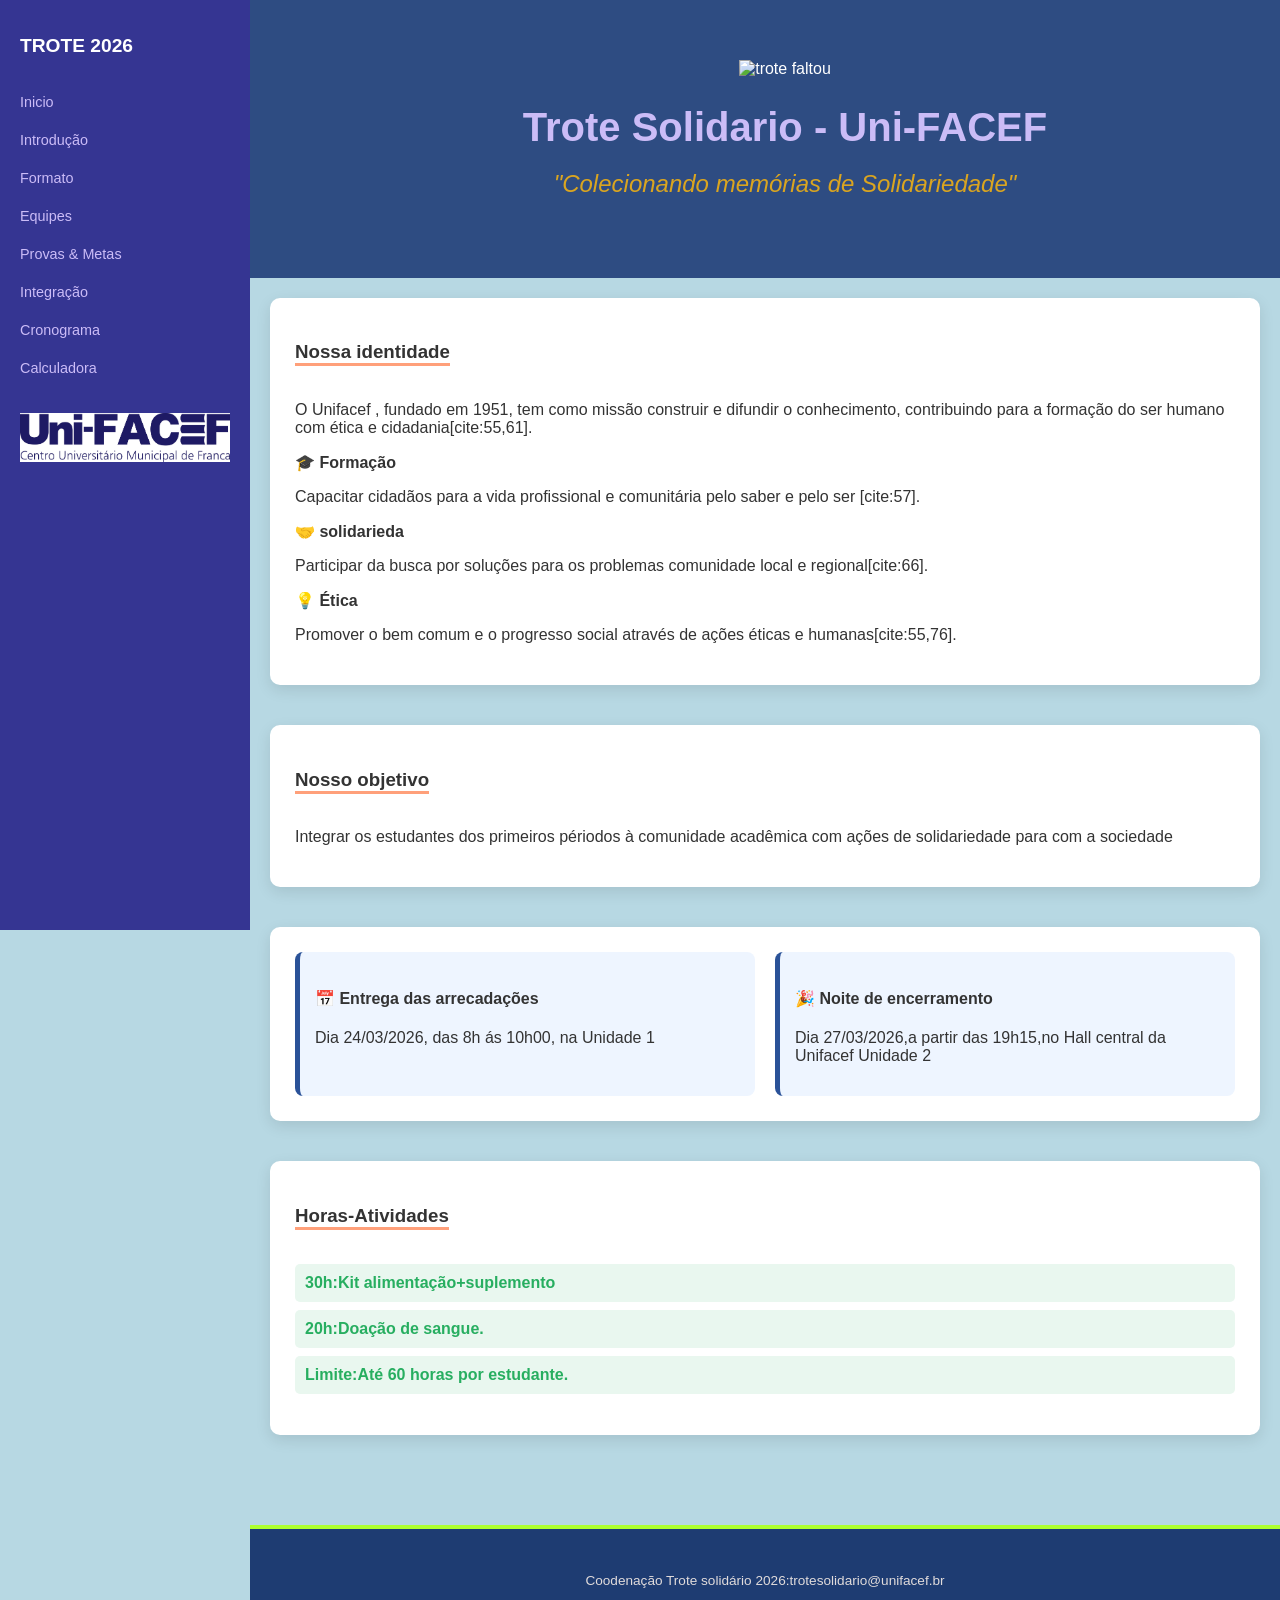
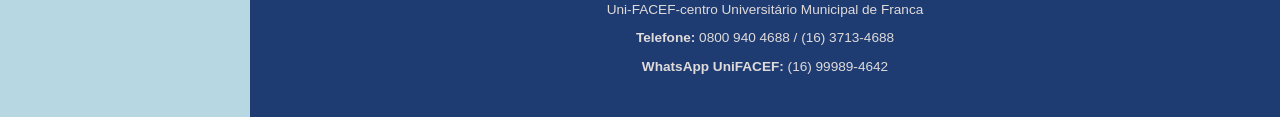
==== index.html @ e1bb92ab "site mudado" ====
<!DOCTYPE html>
<html lang="pt-br">
<head>
    <meta charset="UTF-8">
    <meta name="viewport" content="width=device-width, initial-scale=1.0">
    <link rel="stylesheet" href="site.css">
    <link rel="stylesheet" href="site.js">
    <title>regulamento trote sólidario</title>
</head>
<body>
    <nav class="menu"><!--menu de navegação-->
        <div class="menu-container">
           <a href="index.html" class="menu-logo">trote 2026</a>
           <ul class="lista">
            <li> <a href="index.html">Inicio</a> </li>
            <li> <a href="introducao.html">Introdução</a> </li>
            <li> <a href="formato.html">Formato</a> </li>
            <li> <a href="equipes.html">Equipes</a></li>          
            <li><a href="provas.html">Provas & Metas</a></li> 
            <li> <a href="integracao.html">Integração</a> </li>
            <li> <a href="cronograma.html">Cronograma</a> </li>
            <li> <a href="calculadora.html">Calculadora</a> </li>

           </ul>
           <img src="unifacef - Copia.jpg" alt="nao apareceu">
        </div>
    </nav>
    <div class="grande">
    
     <header class="cabecalho">
        <div class="cabecalho-container">
          <img src="Captura de tela 2026-02-27 174245.png" alt="trote faltou" class="cabecalho-logo">
          <h1> Trote Solidario - Uni-FACEF </h1>
          <h2>"Colecionando memórias de Solidariedade"</h2>
         </div>
     </header>
    <main class="principal">
       <section>
         <h3> Nossa identidade</h3>
         <p>O Unifacef , fundado em 1951, tem como missão construir e difundir o conhecimento, contribuindo para a formação do ser humano com ética e cidadania[cite:55,61].</p>
        <div>
            <div class="pilar">
                <strong>&#x1F393 Formação</strong>
                      <p>Capacitar cidadãos para a vida profissional e comunitária pelo saber e pelo ser [cite:57]. </p>
            </div>
            <div class="pilar"> 
                <strong>&#x1F91D solidarieda</strong>
                <p>Participar da busca por soluções para os problemas comunidade local e regional[cite:66].</p>
            </div>
            <div class="pilar">
                <strong>&#x1F4A1 Ética </strong>
                 <p>Promover o bem comum e o progresso social através de ações éticas e humanas[cite:55,76].</p>
            </div>
        </div>

          </section>

          <section>
            <h3>Nosso objetivo</h3>
             <p>Integrar os estudantes dos primeiros périodos à comunidade acadêmica com ações de solidariedade para com a  sociedade</p>

          </section>
          <section class="datas">
            <div class="data1">
                <h4>&#x1F4C5 Entrega das arrecadações</h4>
                <P>Dia 24/03/2026, das 8h ás 10h00, na Unidade 1</P>

            </div>
            <div class="data2">
                <h4>&#x1F389 Noite de encerramento</h4>
                <p>Dia 27/03/2026,a partir das 19h15,no Hall central da Unifacef Unidade 2</p>
            </section>
            <section class="horas">
                <h3>Horas-Atividades</h3>
                <ul>
                    <li><STRONG>30h:</STRONG>Kit alimentação+suplemento</li>
                    <li><strong>20h:</strong>Doação de sangue.</li>
                    <li><strong>Limite:</strong>Até 60 horas por estudante.</li>
                </ul>
                    
            
                    
                    
                    
                    
                    
                    
                    
                

            </section>
         

     </main>
   <footer>
    <p>Coodenação Trote solidário 2026:trotesolidario@unifacef.br</p>
    <p>Uni-FACEF-centro Universitário Municipal de Franca</p>
    <p><strong>Telefone:</strong> 0800 940 4688 / (16) 3713-4688</p>
    <p><strong>WhatsApp UniFACEF: </strong>(16) 99989-4642</p>
    
   </footer>
   </div>

    
</body>
</html>
---- site.css ----
body {
    margin: 0;
    background-color:  rgb(183, 216, 227);padding: 0; display: flex;
    align-items: flex-start;
    color: #333;
    


}
.menu{
    width: 250px;
    height: 100vh;
    background-color:  rgb(53, 53, 146);padding: 15px 0;
    position: sticky;/*menu ficar fixo quando rola*/
    top: 0;/*posição 0 posição acima*/
    z-index:1000 ;/*fica sempre acima dos outros conteudos*/
    box-sizing: 0 2px 10px black;font-family:Arial, Helvetica, sans-serif
    

}
.menu-container{
    display: flex;
    flex-direction: column;
    padding: 20px;
    gap: 20px;

}
.menu-logo{
    color: white;
    text-decoration: none;/*link sem estar sublinhado*/
    font-weight: bold;/*negrito*/
    font-size: 1.2rem;/*1.2 *16px*/
    text-transform: uppercase;/*letra maiuscula*/
}
.lista {
    display: flex;
    flex-direction: column;
    list-style: none;
    padding: 0;
    gap: 20px;
    
}
.lista a{
     color: #cbbcf7; text-decoration: none; font-size: 0.9rem;
     font-weight: 500; transition: color 0.3s; 

}
.lista a:hover{
    color: brown;

}
.cabecalho{
    background-color: #2e4c82; color:white;padding: 60px 20px;
    text-align: center;  width: 100%;font-family: 'Franklin Gothic Medium', 'Arial Narrow', Arial, sans-serif;
}
.cabecalho h1{
    font-size: 2.5rem;
    margin-bottom: 5px;
    color: #cbbcf7;

}
.cabecalho h2{
    font-weight: 300;
    font-style: italic;
    color: goldenrod;
}
.principal{
    max-width: 1200px; margin: 0 auto; padding: 20px;display: flex;
    gap: 20px; flex-direction: column; 
}

section{
    background: white;
    margin-bottom: 20px;
    padding: 25px;
    border-radius: 10px;
    box-shadow: 0 5px 15px rgba(0,0,0,0.1);
    font-family: 'Gill Sans', 'Gill Sans MT', Calibri, 'Trebuchet MS', sans-serif;
}
section h3{
    border-bottom: 3px solid lightsalmon;
    display:inline-block
}

.datas{
 
    display: flex;
    gap: 20px;
}
.data1{
   flex: 1; background: #eef5ff; padding: 15px; border-left: 5px solid #2a5298;
    border-radius: 8px;
    
}
.data2{
    flex: 1; background: #eef5ff; padding: 15px; border-left: 5px solid #2a5298;
    border-radius: 8px;
}
.horas ul {
list-style: none;
    padding: 0;
}
.horas li{
     background: #e9f7ef; margin: 8px 0; padding: 10px;
    border-radius: 5px; color: #27ae60; font-weight: bold;
}
.texto-introducao p{
    line-height: 1.6;/*melhora leitura de textos longos*/
    margin-bottom: 20px;
    text-align: justify;/*alinhamento justificado esquerda e direita*/

}
.lista-valores{
    
    list-style: none;
    padding: 0;
}
.lista-valores li{
    background: #eef5ff;
    padding: 15px;
    margin-bottom: 10px;
    border-radius: 8px;
    border-left: 5px solid #1e3c72;
}
table{
    width: 100%;border-collapse: collapse;margin-top: 20px;
    background-color: white;
}
th,td{
    padding: 15px;
    text-align: left;border-bottom: 1px solid #ddd;
}
th{
    background-color: #2a5298;
}
tr:hover{
    background-color: whitesmoke;
}
.box-amarela{
    width: 20px;height: 25px;
    border-radius: 4px;
    background: yellow;
}
.box-cinza{
    width: 20px;height: 25px;
    border-radius: 4px;
    background: gray;
}
.box-laranja{
    width: 20px;height: 25px;
    border-radius: 4px;
    background: orange
}
.box-marrom{
    width: 20px;height: 25px;
    border-radius: 4px;
    background: #6f4e37;
}
.box-preta{
    width: 20px;height: 25px;
    border-radius: 4px;
    background: black;
}
.box-rosa{
    width: 20px;height: 25px;
    border-radius: 4px;
    background: pink;
}
.kit{
    background-color: rgb(249, 249, 216);
    padding: 20px;
    border-radius: 10px;
    border-style: dashed;
    border-color: goldenrod;
}
.kit ul{
    list-style: none;
padding: 0;
}
.kit li{
    font-size: 1.1rem;
    
    margin: 10px;
}
.titu{
    color: white;
}
.leve{
    border-left:4px solid rgb(247, 95, 95);
    background-color: rgb(243, 226, 224);
}
.pp{
    color: rgb(173, 149, 8);
}
.corzin{
    background-color: rgb(253, 247, 232);
    border-left: 4px solid yellow;
}
footer{
    background-color: #1e3c72;
    color: rgb(224, 219, 219);
    text-align: center;
    padding: 30px 20px;
    margin-top: 50px;
    font-size: 0.85rem;
    border-top: 4px solid greenyellow;
    position: static;
    font-family: 'Trebuchet MS', 'Lucida Sans Unicode', 'Lucida Grande', 'Lucida Sans', Arial, sans-serif;
}
.evento{
    margin-bottom: 25px;
    position: relative;
    
}
.evento::before{ /*elemento fantasma*/
content: '';
width: 12px;
height: 12px;
background: green;
border-radius: 50%;
position: absolute;
left: -28px;
top: 5px;
}
.timeline{
    border-left: 3px solid #1e3c72;
    padding-left: 20px;
    margin-top: 20px;
}
.grid-locais {
    display: flex;
    gap: 20px;

}
.unidade{
    flex: 1;
    background: #f8f9fa;
    padding: 15px;
    border-radius: 8px;
    border: 1px solid #dee2e6;

}
.unidade h4{
    color: #2a5298;
    margin-top: 0;
}
.etapas{
    display: flex;
    gap: 20px;
}
.tapa{
    background-color: rgb(213, 235, 242);
    border-radius: 10px;padding: 25px; border-left: 5px solid #1e3c72;
    flex: 1;
}
.branc{
    color: white;
}
.yello td{
    border: none;
}
.yello td strong{
    display: flex;
    align-items: center;
    gap: 8px;
    color: rgb(187, 155, 76);
    
}
.yello{
    border-bottom: 1px solid #ccc;
}
.form{
      background-color: rgb(253, 247, 232);
    border-left: 4px solid yellow;
}
.sep{
    list-style: none;
    padding: 0;
}
.sep li{
     background: #eef5ff;
    padding: 15px;
    margin-bottom: 10px;
    border-radius: 8px;
    border-left: 5px solid #1e3c72;
}
.lol{
    list-style: none;
    padding: 0;
}
.lol li{
    color: rgb(142, 110, 31);
}
.CRAP{
    color: white;
}
.form-grid{
      margin-bottom: 15px;
    display: flex;
    flex-direction: column;
}
.form-group {
    margin-bottom: 15px;
    display: flex;
    flex-direction: column;
}

input {
    padding: 10px;
    border-radius: 5px;
    border: 1px solid #ccc;
    width: 100px;
}

button {
    background-color: #27ae60;
    color: white;
    padding: 10px 20px;
    border: none;
    border-radius: 5px;
    cursor: pointer;
    font-weight: bold;	
}

.resutado-box {
    margin-top: 20px;
    padding: 15px;
    background-color: #eef5ff;
    border-left: 5px solid #1e3c72;
    font-weight: bold;
    font-size: 1.2rem;
}.form-group {
    margin-bottom: 15px;
    display: flex;
    flex-direction: column;
}

input,select {
    padding: 10px;
    border-radius: 5px;
    border: 1px solid #ccc;
    width: 100px;
}

button {
    background-color: #27ae60;
    color: white;
    padding: 10px 20px;
    border: none;
    border-radius: 5px;
    cursor: pointer;
    font-weight: bold;	
}
.grande{
    flex: 1;
    display: flex;
    flex-direction: column;
    min-height: 100vh;
}
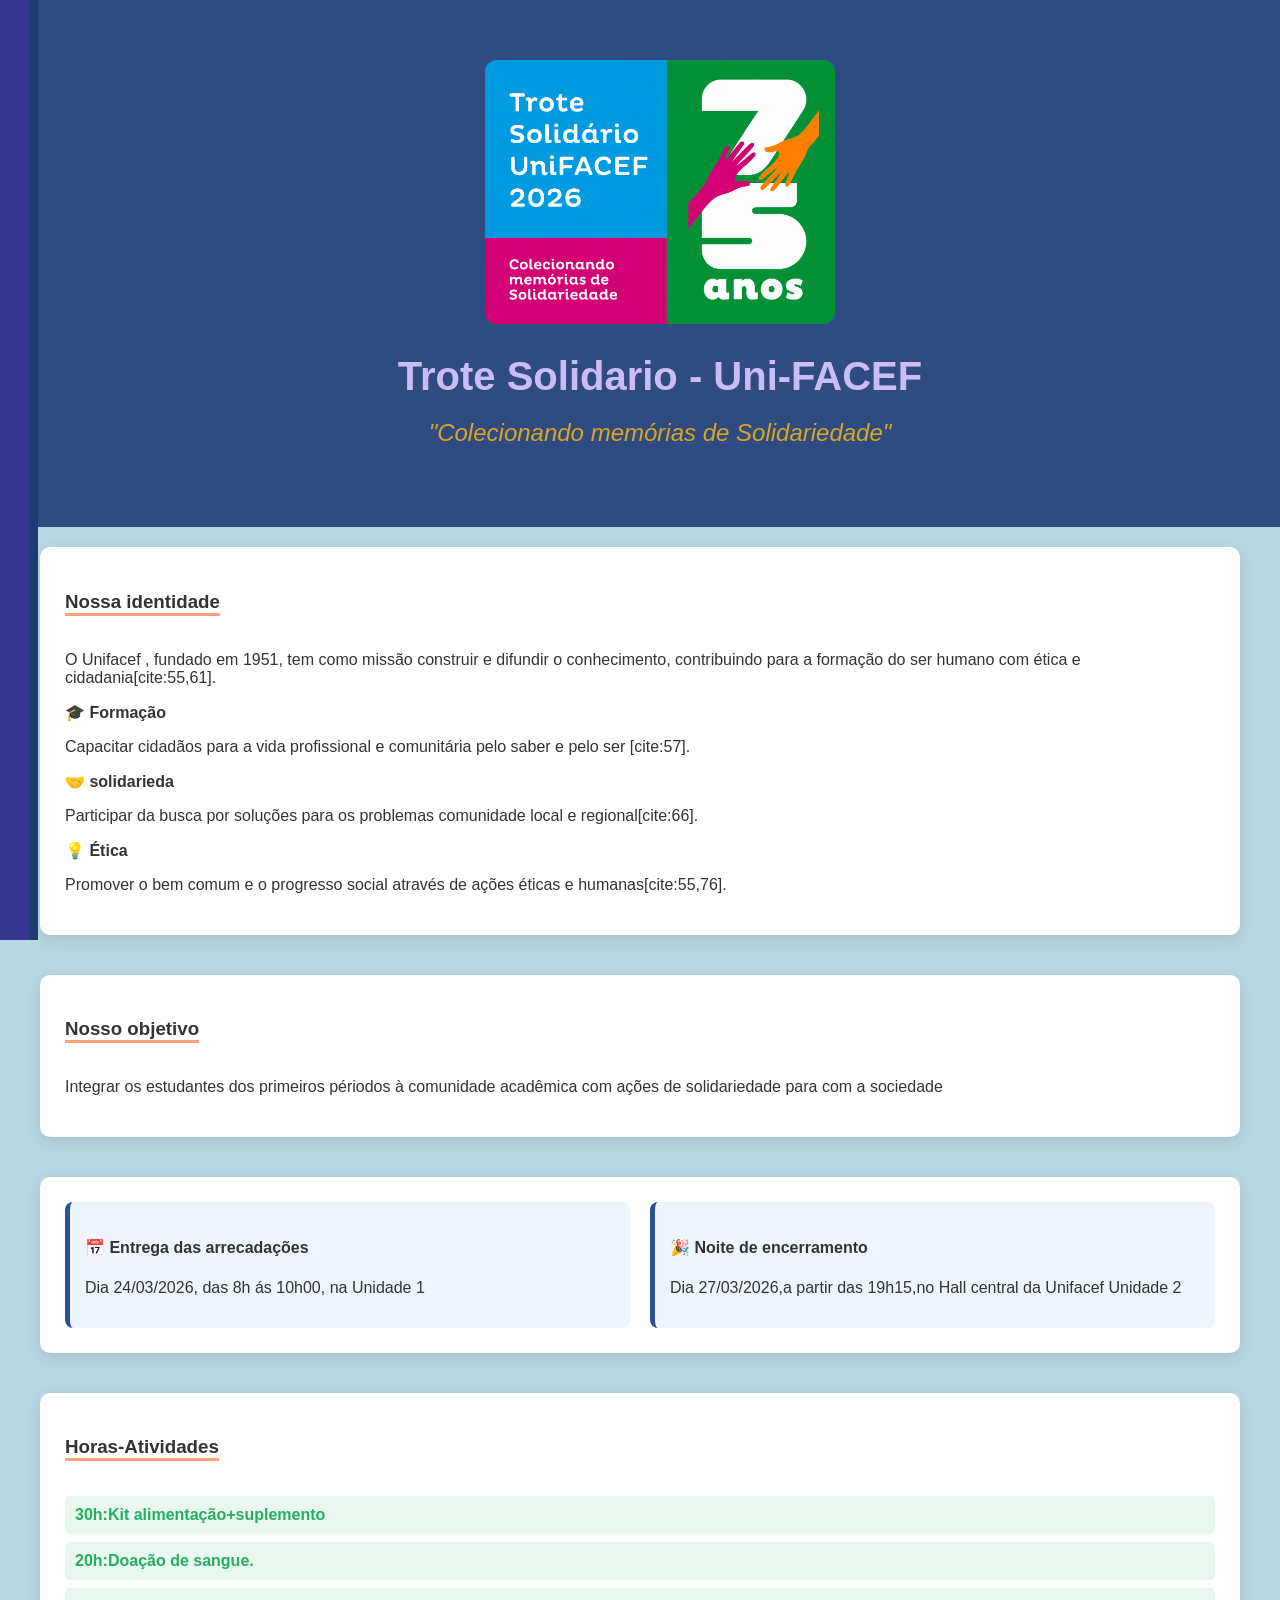
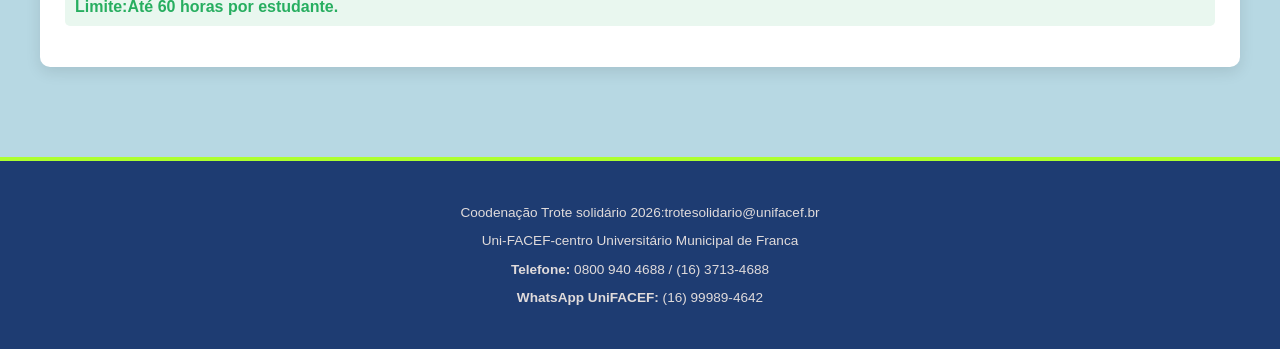
==== commit b49ecec2: "alterações transição" ====
--- a/index.html
+++ b/index.html
@@ -10,28 +10,30 @@
 <body>
     <nav class="menu"><!--menu de navegação-->
         <div class="menu-container">
+            <img src="logo unifacef.png" alt="nao apareceu">
            <a href="index.html" class="menu-logo">trote 2026</a>
            <ul class="lista">
             <li> <a href="index.html">Inicio</a> </li>
             <li> <a href="introducao.html">Introdução</a> </li>
-            <li> <a href="formato.html">Formato</a> </li>
-            <li> <a href="equipes.html">Equipes</a></li>          
-            <li><a href="provas.html">Provas & Metas</a></li> 
+            <li> <a href="formato.html">Formato</a> </li>  
+            <li> <a href="equipes.html">Equipes</a></li>         
+            <li> <a href="provas.html">Provas & Metas</a> </li> 
             <li> <a href="integracao.html">Integração</a> </li>
             <li> <a href="cronograma.html">Cronograma</a> </li>
             <li> <a href="calculadora.html">Calculadora</a> </li>
 
            </ul>
-           <img src="unifacef - Copia.jpg" alt="nao apareceu">
+           
         </div>
     </nav>
+    <div class="opacidade"></div>
     <div class="grande">
     
      <header class="cabecalho">
         <div class="cabecalho-container">
-          <img src="Captura de tela 2026-02-27 174245.png" alt="trote faltou" class="cabecalho-logo">
-          <h1> Trote Solidario - Uni-FACEF </h1>
-          <h2>"Colecionando memórias de Solidariedade"</h2>
+          <img src="logo trote melhor.png" alt="trote faltou" class="cabecalho-logo">
+          <h1 class="anima"> Trote Solidario - Uni-FACEF </h1>
+          <h2 class="anima">"Colecionando memórias de Solidariedade"</h2>
          </div>
      </header>
     <main class="principal">
--- a/site.css
+++ b/site.css
@@ -26,27 +26,45 @@
 
 }
 .menu-logo{
-    color: white;
+    color: #dee2e6;
     text-decoration: none;/*link sem estar sublinhado*/
     font-weight: bold;/*negrito*/
-    font-size: 1.2rem;/*1.2 *16px*/
+    font-size: 1.8rem;/*1.2 *16px*/
     text-transform: uppercase;/*letra maiuscula*/
+    transform: translateX(-10px);
+    transition: transform 0.6s ease;
+}
+.menu-logo:hover{
+    border-radius: 10px;
+    padding: 15px;
+    transition: 0.6s ease;
+    transform: translateX(0);
+    color: #ffffff;
+    background-color: #1e3c72;
 }
 .lista {
     display: flex;
     flex-direction: column;
     list-style: none;
     padding: 0;
-    gap: 20px;
+    gap: 25px;
     
 }
 .lista a{
-     color: #cbbcf7; text-decoration: none; font-size: 0.9rem;
-     font-weight: 500; transition: color 0.3s; 
-
+    color: #cbbcf7; text-decoration: none; font-size: 1.05rem;
+    font-weight: 500; transition: color 0.3s; 
+    transform: translateX(50px);
+    transition: transform 1s ease;
 }
 .lista a:hover{
-    color: brown;
+    border-radius: 10px;
+    transition: 0.7s ease;
+    transform: translateX(0);
+    color: #ffffff;
+    padding-right: 40px;
+    background-color: #1e3c72;
+    padding-left: 20px;
+    padding: 4px 70px 4px 10px;
 
 }
 .cabecalho{
@@ -358,3 +376,74 @@
     min-height: 100vh;
 }
 
+.junta-simuladores{
+    display: flex;
+    gap: 20px;
+}
+
+.junta-tudo {
+    display: flex;
+    gap: 20px;
+}
+
+.junta-pontos {
+    display: flex;
+    align-items: center;
+}
+
+.menu{
+    border-right: #1e3c72 8px solid;
+    position: fixed;
+    color: white;
+    padding: 20px;
+    transform: translateX(-260px);
+    transition: transform 0.4s ease;
+}
+
+.menu:hover {
+    transform: translateX(0);
+    opacity: 2;
+}
+
+.opacidade{
+    position: fixed;
+    top: 0;
+    left: 0;
+    width: 100%;
+    height: 100%;
+    background: rgba(0, 0, 0, 0.4);
+    opacity: 0;
+    visibility: hidden;
+    transition: opacity 0.4s ease;
+    z-index: 999;
+}
+
+.menu:hover ~ .opacidade{
+    opacity: 1;
+    visibility: visible;
+    backdrop-filter: blur(3px);
+}
+
+.cabecalho-logo{
+    width: 350px;
+    border-radius: 12px;
+    transform: translateY(-300px);
+    animation: aparecer 0.8s ease forwards;
+}
+
+.anima{
+    transform: translateX(500px);
+    animation: aparecer 0.8s ease forwards;
+}
+section ,.etapas{
+    opacity: 0;
+    transform: translateX(400px);
+    animation: aparecer 0.8s ease forwards;
+}
+
+@keyframes aparecer {
+    to {
+        opacity: 1;
+        transform: translateX(0);
+  }
+}
